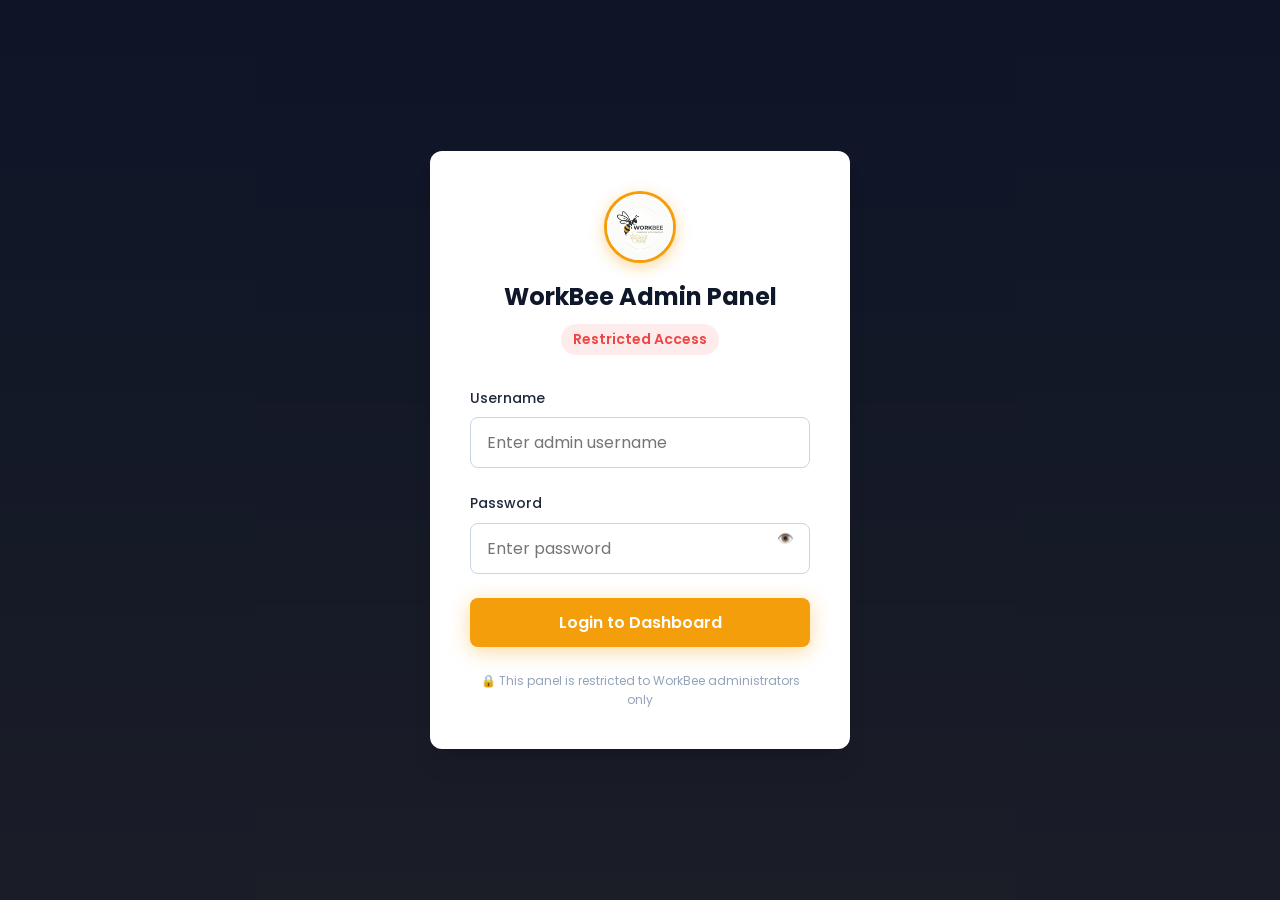
==== admin.html @ 3f3dba8c "Add Delete All buttons and prevent re-seeding dummy data on refresh" ====
<!DOCTYPE html>
<html lang="en">
<head>
    <meta charset="UTF-8">
    <meta name="viewport" content="width=device-width, initial-scale=1.0">
    <title>WorkBee.lk - Admin Dashboard</title>
    
    <!-- Google Fonts: Poppins -->
    <link rel="preconnect" href="https://fonts.googleapis.com">
    <link rel="preconnect" href="https://fonts.gstatic.com" crossorigin>
    <link href="https://fonts.googleapis.com/css2?family=Poppins:wght@300;400;500;600;700&display=swap" rel="stylesheet">
    
    <!-- CSS Links -->
    <link rel="stylesheet" href="css/main.css?v=13">
    <link rel="stylesheet" href="css/components.css?v=13">
    
    <style>
        :root {
            --primary: #F59E0B;
            --dark: #0F172A;
            --slate: #1E293B;
            --cyan: #06B6D4;
            --green: #10B981;
            --surface: #F8FAFC;
            --text-dark: #334155;
            --text-light: #94A3B8;
            --danger: #EF4444;
            --warning: #F59E0B;
            --white: #FFFFFF;
        }

        * {
            margin: 0;
            padding: 0;
            box-sizing: border-box;
            font-family: 'Poppins', sans-serif;
        }

        body {
            background: linear-gradient(to bottom, #000000 0%, #F59E0B 100%);
            background-attachment: fixed;
            color: #ffffff;
            overflow-x: hidden;
        }

        /* High-Contrast Font Colors across Admin Dashboard */
        .content-area {
            color: #1E293B !important;
        }

        .content-area h1, .content-area h2, .content-area h3, .content-area h4, .content-area h5, .content-area h6 {
            color: #0F172A !important;
            font-weight: 700;
        }

        .topbar {
            background: #FFFFFF !important;
            border-bottom: 1px solid #E2E8F0;
        }

        .topbar .breadcrumb, .topbar .breadcrumb div {
            color: #475569 !important;
            font-weight: 600;
        }

        .topbar .breadcrumb span {
            color: #0F172A !important;
            font-weight: 700;
        }

        .topbar .user-info span {
            color: #0F172A !important;
            font-weight: 700;
        }

        /* Stat Cards Text Visibility */
        .stat-card {
            background: #FFFFFF !important;
            border: 1px solid #E2E8F0;
        }

        .stat-card .stat-info h3 {
            color: #64748B !important;
            font-weight: 600;
        }

        .stat-card .stat-info p {
            color: #0F172A !important;
            font-weight: 800;
        }

        /* Tabs and Cards */
        .tab-content {
            background: #FFFFFF !important;
            color: #1E293B !important;
            border: 1px solid #E2E8F0;
        }

        .panel-card {
            background: #F8FAFC !important;
            color: #1E293B !important;
            border: 1px solid #E2E8F0;
        }

        .panel-card label {
            color: #334155 !important;
            font-weight: 600;
        }

        /* Search Box & Inputs Text Visibility */
        .search-box {
            background: #F1F5F9 !important;
            border: 1px solid #CBD5E1;
        }

        .search-box input {
            color: #0F172A !important;
            font-weight: 500;
        }

        .search-box input::placeholder {
            color: #94A3B8;
        }

        select, input[type="text"], input[type="password"], textarea {
            color: #0F172A !important;
            background-color: #FFFFFF !important;
            border: 1px solid #CBD5E1 !important;
        }

        select option {
            color: #0F172A !important;
            background-color: #FFFFFF !important;
        }

        /* Tables Text Visibility */
        table {
            color: #1E293B !important;
        }

        table th {
            color: #0F172A !important;
            font-weight: 700 !important;
            background-color: #F1F5F9 !important;
            border-bottom: 2px solid #E2E8F0 !important;
        }

        table td {
            color: #1E293B !important;
            font-weight: 500;
            border-bottom: 1px solid #E2E8F0 !important;
        }

        table td strong {
            color: #D97706 !important;
        }

        table td small {
            color: #475569 !important;
        }

        /* Filter Buttons Text Visibility */
        .filter-btn {
            color: #334155 !important;
            border: 1px solid #CBD5E1 !important;
            background: #FFFFFF !important;
            font-weight: 600;
        }

        .filter-btn.active, .filter-btn:hover {
            color: #FFFFFF !important;
            background-color: #0F172A !important;
            border-color: #0F172A !important;
        }

        /* Channel Toggles */
        .btn-toggle {
            color: #334155 !important;
            background: #FFFFFF !important;
            border: 1px solid #CBD5E1 !important;
        }

        .btn-toggle.active {
            color: #FFFFFF !important;
            background: #F59E0B !important;
            border-color: #F59E0B !important;
        }

        /* Login Gate Modal */
        #login-gate {
            position: fixed;
            top: 0;
            left: 0;
            width: 100vw;
            height: 100vh;
            background: rgba(15, 23, 42, 0.95);
            display: flex;
            justify-content: center;
            align-items: center;
            z-index: 9999;
        }

        .login-card {
            background: var(--white);
            width: 100%;
            max-width: 420px;
            border-radius: 12px;
            padding: 2.5rem;
            box-shadow: 0 20px 25px -5px rgba(0, 0, 0, 0.1), 0 10px 10px -5px rgba(0, 0, 0, 0.04);
            text-align: center;
        }

        .login-card svg {
            width: 64px;
            height: 64px;
            color: var(--primary);
            margin-bottom: 1rem;
        }

        .login-card h2 {
            font-size: 1.5rem;
            font-weight: 700;
            color: var(--dark);
            margin-bottom: 0.5rem;
        }

        .restricted-badge {
            display: inline-block;
            background: rgba(239, 68, 68, 0.1);
            color: var(--danger);
            padding: 0.25rem 0.75rem;
            border-radius: 999px;
            font-size: 0.875rem;
            font-weight: 600;
            margin-bottom: 2rem;
        }

        .form-group {
            margin-bottom: 1.5rem;
            text-align: left;
            position: relative;
        }

        .form-group label {
            display: block;
            font-size: 0.875rem;
            font-weight: 500;
            color: var(--slate);
            margin-bottom: 0.5rem;
        }

        .form-group input {
            width: 100%;
            padding: 0.75rem 1rem;
            border: 1px solid #E2E8F0;
            border-radius: 8px;
            font-size: 1rem;
            transition: all 0.2s;
        }

        .form-group input:focus {
            outline: none;
            border-color: var(--primary);
            box-shadow: 0 0 0 3px rgba(245, 158, 11, 0.2);
        }

        .toggle-password {
            position: absolute;
            right: 1rem;
            top: 2.3rem;
            background: none;
            border: none;
            color: var(--text-light);
            cursor: pointer;
        }

        .btn-primary {
            background: var(--primary);
            color: var(--white);
            border: none;
            width: 100%;
            padding: 0.75rem;
            border-radius: 8px;
            font-size: 1rem;
            font-weight: 600;
            cursor: pointer;
            transition: background 0.2s;
        }

        .btn-primary:hover {
            background: #D97706;
        }

        .btn-primary:disabled {
            background: #FCD34D;
            cursor: not-allowed;
        }

        #login-error {
            color: var(--danger);
            font-size: 0.875rem;
            margin-top: 1rem;
            display: none;
        }

        .login-note {
            font-size: 0.75rem;
            color: var(--text-light);
            margin-top: 1.5rem;
        }

        /* Admin Layout */
        .admin-layout {
            display: flex;
            height: 100vh;
            overflow: hidden;
        }

        /* Sidebar */
        .sidebar {
            width: 260px;
            background: var(--dark);
            color: var(--white);
            display: flex;
            flex-direction: column;
            transition: all 0.3s;
        }

        .sidebar-header {
            padding: 1.5rem;
            display: flex;
            align-items: center;
            gap: 0.75rem;
            border-bottom: 1px solid rgba(255, 255, 255, 0.1);
        }

        .sidebar-header svg {
            width: 32px;
            height: 32px;
            color: var(--primary);
        }

        .sidebar-header h1 {
            font-size: 1.25rem;
            font-weight: 700;
            color: var(--white);
        }

        .sidebar-nav {
            flex: 1;
            padding: 1.5rem 0;
            overflow-y: auto;
        }

        .nav-item {
            padding: 0.75rem 1.5rem;
            display: flex;
            align-items: center;
            gap: 0.75rem;
            color: #CBD5E1;
            text-decoration: none;
            font-weight: 500;
            transition: all 0.2s;
            cursor: pointer;
        }

        .nav-item:hover, .nav-item.active {
            background: rgba(255, 255, 255, 0.05);
            color: var(--primary);
            border-right: 4px solid var(--primary);
        }

        /* Main Content */
        .main-content {
            flex: 1;
            display: flex;
            flex-direction: column;
            overflow: hidden;
        }

        /* Topbar */
        .topbar {
            height: 70px;
            background: var(--white);
            border-bottom: 1px solid #E2E8F0;
            display: flex;
            align-items: center;
            justify-content: space-between;
            padding: 0 2rem;
        }

        .breadcrumb {
            font-size: 0.875rem;
            color: var(--text-light);
            font-weight: 500;
        }

        .breadcrumb span {
            color: var(--dark);
            font-weight: 600;
        }

        .user-menu {
            display: flex;
            align-items: center;
            gap: 1rem;
        }

        .user-info {
            display: flex;
            align-items: center;
            gap: 0.75rem;
        }

        .avatar {
            width: 40px;
            height: 40px;
            background: var(--primary);
            color: var(--white);
            border-radius: 50%;
            display: flex;
            align-items: center;
            justify-content: center;
            font-weight: 700;
        }

        .logout-btn {
            background: none;
            border: 1px solid #E2E8F0;
            padding: 0.5rem 1rem;
            border-radius: 6px;
            color: var(--danger);
            font-weight: 600;
            cursor: pointer;
            transition: all 0.2s;
            font-size: 0.875rem;
        }

        .logout-btn:hover {
            background: rgba(239, 68, 68, 0.1);
        }

        /* Dashboard Content */
        .content-area {
            flex: 1;
            padding: 2rem;
            overflow-y: auto;
            background: var(--surface);
        }

        /* Stats Row */
        .stats-grid {
            display: grid;
            grid-template-columns: repeat(auto-fit, minmax(240px, 1fr));
            gap: 1.5rem;
            margin-bottom: 2rem;
        }

        .stat-card {
            background: var(--white);
            padding: 1.5rem;
            border-radius: 12px;
            box-shadow: 0 1px 3px rgba(0,0,0,0.1);
            display: flex;
            align-items: center;
            gap: 1rem;
        }

        .stat-icon {
            width: 48px;
            height: 48px;
            border-radius: 12px;
            display: flex;
            align-items: center;
            justify-content: center;
            font-size: 1.5rem;
        }

        .stat-icon.yellow { background: rgba(245, 158, 11, 0.1); color: var(--warning); }
        .stat-icon.amber { background: rgba(217, 119, 6, 0.1); color: #D97706; }
        .stat-icon.blue { background: rgba(59, 130, 246, 0.1); color: #3B82F6; }
        .stat-icon.green { background: rgba(16, 185, 129, 0.1); color: var(--green); }

        .stat-info h3 {
            font-size: 0.875rem;
            color: var(--text-light);
            font-weight: 500;
            margin-bottom: 0.25rem;
        }

        .stat-info p {
            font-size: 1.5rem;
            font-weight: 700;
            color: var(--dark);
        }

        /* Tabs Section */
        .tab-content {
            display: none;
            background: var(--white);
            border-radius: 12px;
            box-shadow: 0 1px 3px rgba(0,0,0,0.1);
            padding: 1.5rem;
            margin-bottom: 2rem;
        }

        .tab-content.active {
            display: block;
        }

        .tab-header {
            display: flex;
            justify-content: space-between;
            align-items: center;
            margin-bottom: 1.5rem;
            flex-wrap: wrap;
            gap: 1rem;
        }

        .tab-filters {
            display: flex;
            gap: 0.5rem;
        }

        .filter-btn {
            padding: 0.5rem 1rem;
            border: 1px solid #E2E8F0;
            background: var(--white);
            border-radius: 999px;
            font-size: 0.875rem;
            font-weight: 500;
            color: var(--text-dark);
            cursor: pointer;
            transition: all 0.2s;
        }

        .filter-btn.active, .filter-btn:hover {
            background: var(--slate);
            color: var(--white);
            border-color: var(--slate);
        }

        .search-box {
            display: flex;
            align-items: center;
            gap: 0.5rem;
            background: var(--surface);
            padding: 0.5rem 1rem;
            border-radius: 8px;
            border: 1px solid #E2E8F0;
        }

        .search-box input {
            border: none;
            background: transparent;
            outline: none;
            font-size: 0.875rem;
            width: 250px;
        }

        /* Tables */
        .table-responsive {
            overflow-x: auto;
        }

        table {
            width: 100%;
            border-collapse: collapse;
            text-align: left;
        }

        th {
            padding: 1rem;
            background: var(--surface);
            color: var(--slate);
            font-weight: 600;
            font-size: 0.875rem;
            border-bottom: 2px solid #E2E8F0;
            white-space: nowrap;
        }

        td {
            padding: 1rem;
            border-bottom: 1px solid #E2E8F0;
            font-size: 0.875rem;
            vertical-align: middle;
        }

        tr:hover {
            background: var(--surface);
            cursor: pointer;
        }

        /* Badges */
        .badge {
            padding: 0.25rem 0.75rem;
            border-radius: 999px;
            font-size: 0.75rem;
            font-weight: 600;
            display: inline-block;
        }

        .badge-pending { background: rgba(245, 158, 11, 0.1); color: var(--warning); }
        .badge-approved { background: rgba(16, 185, 129, 0.1); color: var(--green); }
        .badge-rejected { background: rgba(239, 68, 68, 0.1); color: var(--danger); }
        .badge-normal { background: rgba(148, 163, 184, 0.1); color: var(--text-light); }
        
        /* Action Buttons */
        .action-btns {
            display: flex;
            gap: 0.5rem;
        }

        .btn-icon {
            width: 32px;
            height: 32px;
            border-radius: 6px;
            border: none;
            display: flex;
            align-items: center;
            justify-content: center;
            cursor: pointer;
            transition: all 0.2s;
            font-size: 1rem;
        }

        .btn-approve { background: rgba(16, 185, 129, 0.1); color: var(--green); }
        .btn-approve:hover { background: var(--green); color: var(--white); }
        
        .btn-reject { background: rgba(239, 68, 68, 0.1); color: var(--danger); }
        .btn-reject:hover { background: var(--danger); color: var(--white); }
        
        .btn-delete { background: rgba(148, 163, 184, 0.1); color: var(--slate); }
        .btn-delete:hover { background: var(--slate); color: var(--white); }

        /* Broadcast Panel */
        .broadcast-grid {
            display: grid;
            grid-template-columns: 1fr 1fr;
            gap: 1.5rem;
        }

        @media (max-width: 1024px) {
            .broadcast-grid { grid-template-columns: 1fr; }
        }

        .panel-card {
            background: var(--surface);
            padding: 1.5rem;
            border-radius: 8px;
            border: 1px solid #E2E8F0;
        }

        .panel-card h4 {
            margin-bottom: 1rem;
            color: var(--dark);
            font-size: 1rem;
            display: flex;
            align-items: center;
            gap: 0.5rem;
        }

        .filter-grid {
            display: grid;
            grid-template-columns: 1fr 1fr;
            gap: 1rem;
            margin-bottom: 1.5rem;
        }

        .filter-grid select {
            width: 100%;
            padding: 0.75rem;
            border: 1px solid #E2E8F0;
            border-radius: 6px;
            outline: none;
        }

        .msg-textarea {
            width: 100%;
            height: 120px;
            padding: 1rem;
            border: 1px solid #E2E8F0;
            border-radius: 6px;
            resize: none;
            margin-bottom: 0.5rem;
            font-family: inherit;
        }

        .char-count {
            text-align: right;
            font-size: 0.75rem;
            color: var(--text-light);
            margin-bottom: 1rem;
        }

        .channel-toggle {
            display: flex;
            gap: 0.5rem;
            margin-bottom: 1.5rem;
        }

        .btn-toggle {
            flex: 1;
            padding: 0.75rem;
            border: 1px solid #E2E8F0;
            background: var(--white);
            border-radius: 6px;
            cursor: pointer;
            font-weight: 500;
        }

        .btn-toggle.active {
            background: var(--primary);
            color: var(--white);
            border-color: var(--primary);
        }

        /* Toasts */
        #toast-container {
            position: fixed;
            top: 1.5rem;
            right: 1.5rem;
            z-index: 10000;
            display: flex;
            flex-direction: column;
            gap: 0.75rem;
        }

        .toast {
            background: var(--white);
            padding: 1rem 1.5rem;
            border-radius: 8px;
            box-shadow: 0 10px 15px -3px rgba(0, 0, 0, 0.1);
            display: flex;
            align-items: center;
            gap: 0.75rem;
            min-width: 300px;
            border-left: 4px solid var(--primary);
            transform: translateX(120%);
            animation: slideIn 0.3s forwards;
            position: relative;
        }

        .toast.success { border-left-color: var(--green); }
        .toast.error { border-left-color: var(--danger); }
        .toast.info { border-left-color: var(--warning); }

        .toast-close {
            position: absolute;
            right: 0.5rem;
            top: 0.5rem;
            background: none;
            border: none;
            cursor: pointer;
            color: var(--text-light);
        }

        @keyframes slideIn {
            to { transform: translateX(0); }
        }

        @keyframes slideOut {
            to { transform: translateX(120%); }
        }

        /* Detail Row Expansion */
        .detail-row {
            display: none;
            background: var(--surface);
        }

        .detail-row.open {
            display: table-row;
        }

        .detail-content {
            padding: 1.5rem;
        }
        
        .detail-grid {
            display: grid;
            grid-template-columns: repeat(auto-fit, minmax(200px, 1fr));
            gap: 1rem;
            margin-bottom: 1.5rem;
        }

        .detail-item h5 {
            font-size: 0.75rem;
            color: var(--text-light);
            margin-bottom: 0.25rem;
            text-transform: uppercase;
        }

        .detail-item p {
            font-size: 0.875rem;
            font-weight: 500;
            color: var(--dark);
        }
    </style>
    <!-- ===== PWA - Progressive Web App ===== -->
    <link rel="manifest" href="manifest.json">
    <meta name="mobile-web-app-capable" content="yes">
    <meta name="apple-mobile-web-app-capable" content="yes">
    <meta name="apple-mobile-web-app-status-bar-style" content="black-translucent">
    <meta name="apple-mobile-web-app-title" content="WorkBee">
    <meta name="application-name" content="WorkBee">
    <meta name="msapplication-TileColor" content="#0f172a">
    <meta name="msapplication-TileImage" content="assets/icons/icon-144.png">
    <meta name="theme-color" content="#F59E0B">
    <!-- Apple Touch Icons -->
    <link rel="apple-touch-icon" href="assets/icons/icon-180.png">
    <link rel="apple-touch-icon" sizes="152x152" href="assets/icons/icon-152.png">
    <link rel="apple-touch-icon" sizes="144x144" href="assets/icons/icon-144.png">
    <link rel="apple-touch-icon" sizes="128x128" href="assets/icons/icon-128.png">
    <link rel="icon" type="image/png" sizes="192x192" href="assets/icons/icon-192.png">
    <link rel="icon" type="image/png" sizes="96x96" href="assets/icons/icon-96.png">
    <!-- ===== END PWA ===== -->
</head>
<body>

    <!-- 1. Login Gate Modal -->
    <div id="login-gate">
        <div class="login-card">
            <img src="assets/logo.jpg" alt="WorkBee Logo" onerror="this.onerror=null; this.src='logo.jpg';" style="height: 72px; width: 72px; border-radius: 50%; margin: 0 auto 15px; border: 3px solid var(--primary); background: white; object-fit: cover; padding: 0; box-shadow: 0 4px 15px rgba(245,158,11,0.4);">
            <h2>WorkBee Admin Panel</h2>
            <span class="restricted-badge">Restricted Access</span>
            
            <form id="admin-login-form">
                <div class="form-group">
                    <label for="admin-username">Username</label>
                    <input type="text" id="admin-username" placeholder="Enter admin username" required>
                </div>
                <div class="form-group">
                    <label for="admin-password">Password</label>
                    <input type="password" id="admin-password" placeholder="Enter password" required>
                    <button type="button" class="toggle-password" id="toggle-password-btn" aria-label="Show password">👁️</button>
                </div>
                <button type="submit" class="btn-primary" id="login-btn">Login to Dashboard</button>
                <div id="login-error">Invalid credentials. Please try again.</div>
            </form>
            <p class="login-note">🔒 This panel is restricted to WorkBee administrators only</p>
        </div>
    </div>

    <!-- Main Admin Layout (hidden by default) -->
    <div class="admin-layout" id="admin-dashboard" style="display: none;">
        
        <!-- Sidebar Navigation -->
        <aside class="sidebar">
            <div class="sidebar-header">
                <img src="assets/logo.jpg" alt="WorkBee Logo" onerror="this.onerror=null; this.src='logo.jpg';" style="height: 48px; width: 48px; border-radius: 50%; border: 2.5px solid var(--primary); background: white; object-fit: cover; padding: 0; flex-shrink: 0;">
                <h1 style="font-size: 1.3rem;">WorkBee Admin</h1>
            </div>
            <nav class="sidebar-nav">
                <a class="nav-item active" data-target="tab-workers">
                    <span>👷</span> Workers
                </a>
                <a class="nav-item" data-target="tab-companies">
                    <span>🏢</span> Companies
                </a>
                <a class="nav-item" data-target="tab-requirements">
                    <span>📋</span> Requirements
                </a>
                <a class="nav-item" data-target="tab-broadcast">
                    <span>📡</span> Broadcast
                </a>
                <a class="nav-item" data-target="tab-backup">
                    <span>💾</span> Backup & Restore
                </a>
                
                <div style="margin-top: 2rem; padding-top: 1rem; border-top: 1px solid rgba(255,255,255,0.1);">
                    <div style="font-size: 0.75rem; text-transform: uppercase; color: #94a3b8; padding: 0 1rem; margin-bottom: 0.5rem; font-weight: 700; letter-spacing: 0.5px;">🌐 Visit Live Pages</div>
                    <a href="index.html" class="nav-item" target="_blank" style="color: #F59E0B;">
                        <span>🏠</span> Main Website
                    </a>
                    <a href="workers.html" class="nav-item" target="_blank">
                        <span>👷</span> Find Workers Page
                    </a>
                    <a href="register-company.html" class="nav-item" target="_blank">
                        <span>🏢</span> Post Job / Register
                    </a>
                    <a href="register-worker.html" class="nav-item" target="_blank">
                        <span>📝</span> Worker Registration
                    </a>
                </div>
            </nav>
        </aside>

        <!-- Main Content Area -->
        <main class="main-content">
            
            <!-- 2. Admin Header -->
            <header class="topbar">
                <div class="breadcrumb" style="display: flex; align-items: center; gap: 15px;">
                    <div>Dashboard &gt; <span id="current-section-title">Workers</span></div>
                    <a href="index.html" target="_blank" style="display: inline-flex; align-items: center; gap: 6px; background: rgba(245,158,11,0.15); color: #F59E0B; padding: 6px 14px; border-radius: 8px; font-weight: 700; border: 1px solid rgba(245,158,11,0.4); text-decoration: none; font-size: 0.875rem;">🏠 Go to Main Website</a>
                </div>
                <div class="user-menu">
                    <div class="user-info">
                        <div class="avatar">A</div>
                        <span style="font-size: 0.875rem; font-weight: 600;">Admin User</span>
                    </div>
                    <button class="logout-btn" id="logout-btn">Logout</button>
                </div>
            </header>

            <div class="content-area">
                
                <!-- 3. Dashboard Stats Row -->
                <div class="stats-grid" id="stats-container">
                    <!-- Populated by admin.js -->
                    <div class="stat-card">
                        <div class="stat-icon yellow">👷</div>
                        <div class="stat-info">
                            <h3>Total Workers</h3>
                            <p id="stat-total-workers">0</p>
                        </div>
                    </div>
                    <div class="stat-card">
                        <div class="stat-icon amber">⏳</div>
                        <div class="stat-info">
                            <h3>Pending Approval</h3>
                            <p id="stat-pending">0</p>
                        </div>
                    </div>
                    <div class="stat-card">
                        <div class="stat-icon blue">🏢</div>
                        <div class="stat-info">
                            <h3>Partner Companies</h3>
                            <p id="stat-companies">0</p>
                        </div>
                    </div>
                    <div class="stat-card">
                        <div class="stat-icon green">📋</div>
                        <div class="stat-info">
                            <h3>Active Requirements</h3>
                            <p id="stat-requirements">0</p>
                        </div>
                    </div>
                </div>

                <!-- 5. Workers Tab -->
                <div class="tab-content active" id="tab-workers">
                    <div class="tab-header">
                        <div class="tab-filters" id="worker-filters">
                            <button class="filter-btn active" data-filter="all">All</button>
                            <button class="filter-btn" data-filter="pending">Pending</button>
                            <button class="filter-btn" data-filter="approved">Approved</button>
                            <button class="filter-btn" data-filter="rejected">Rejected</button>
                        </div>
                        <div class="search-box">
                            <span>🔍</span>
                            <input type="text" id="search-workers" placeholder="Search by name, ID, skill...">
                        </div>
                        <div style="display: flex; gap: 8px; align-items: center; flex-wrap: wrap;">
                            <button id="export-workers-btn" class="filter-btn" style="background: #10B981; color: white; border: none; font-weight: 600; cursor: pointer; display: inline-flex; align-items: center; gap: 6px;">📥 Export Excel</button>
                            <button id="import-workers-btn" class="filter-btn" style="background: #3B82F6; color: white; border: none; font-weight: 600; cursor: pointer; display: inline-flex; align-items: center; gap: 6px;">📤 Import Excel</button>
                            <button id="delete-all-workers-btn" onclick="window._deleteAllWorkers()" class="filter-btn" style="background: #EF4444; color: white; border: none; font-weight: 600; cursor: pointer; display: inline-flex; align-items: center; gap: 6px;">🗑️ Delete All</button>
                            <input type="file" id="worker-file-input" accept=".xlsx, .xls, .csv" style="display: none;">
                        </div>
                    </div>
                    
                    <div class="table-responsive">
                        <table id="workers-table">
                            <thead>
                                <tr>
                                    <th>Worker ID</th>
                                    <th>Full Name</th>
                                    <th>NIC</th>
                                    <th>Phone</th>
                                    <th>WhatsApp</th>
                                    <th>Age</th>
                                    <th>Skills</th>
                                    <th>Districts</th>
                                    <th>Shift</th>
                                    <th>Status</th>
                                    <th>Actions</th>
                                </tr>
                            </thead>
                            <tbody id="workers-tbody">
                                <!-- Populated by admin.js -->
                            </tbody>
                        </table>
                    </div>
                </div>

                <!-- 6. Companies Tab -->
                <div class="tab-content" id="tab-companies">
                    <div class="tab-header" style="display: flex; justify-content: space-between; align-items: center; flex-wrap: wrap; gap: 1rem;">
                        <h2>Registered Partner Companies</h2>
                        <div class="search-box">
                            <span>🔍</span>
                            <input type="text" id="search-companies" placeholder="Search by name, BRN, contact...">
                        </div>
                        <div style="display: flex; gap: 8px; align-items: center; flex-wrap: wrap;">
                            <button id="export-companies-btn" class="filter-btn" style="background: #10B981; color: white; border: none; font-weight: 600; cursor: pointer; display: inline-flex; align-items: center; gap: 6px;">📥 Export Excel</button>
                            <button id="import-companies-btn" class="filter-btn" style="background: #3B82F6; color: white; border: none; font-weight: 600; cursor: pointer; display: inline-flex; align-items: center; gap: 6px;">📤 Import Excel</button>
                            <button id="delete-all-companies-btn" onclick="window._deleteAllCompanies()" class="filter-btn" style="background: #EF4444; color: white; border: none; font-weight: 600; cursor: pointer; display: inline-flex; align-items: center; gap: 6px;">🗑️ Delete All</button>
                            <input type="file" id="company-file-input" accept=".xlsx, .xls, .csv" style="display: none;">
                        </div>
                    </div>
                    <div class="table-responsive">
                        <table id="companies-table">
                            <thead>
                                <tr>
                                    <th>Company Name</th>
                                    <th>BR Number</th>
                                    <th>Industry</th>
                                    <th>Contact Person</th>
                                    <th>Phone</th>
                                    <th>Email</th>
                                    <th>City</th>
                                    <th>Registered Date</th>
                                    <th>Status</th>
                                    <th>Actions</th>
                                </tr>
                            </thead>
                            <tbody id="companies-tbody">
                                <!-- Populated by admin.js -->
                            </tbody>
                        </table>
                    </div>
                </div>

                <!-- 7. Requirements Tab -->
                <div class="tab-content" id="tab-requirements">
                    <div class="tab-header" style="display: flex; justify-content: space-between; align-items: center; flex-wrap: wrap; gap: 1rem;">
                        <h2>Job Requirements</h2>
                        <div style="display: flex; gap: 8px; align-items: center; flex-wrap: wrap;">
                            <button id="delete-all-requirements-btn" onclick="window._deleteAllRequirements()" class="filter-btn" style="background: #EF4444; color: white; border: none; font-weight: 600; cursor: pointer; display: inline-flex; align-items: center; gap: 6px;">🗑️ Delete All</button>
                        </div>
                    </div>
                    <div class="table-responsive">
                        <table id="requirements-table">
                            <thead>
                                <tr>
                                    <th>Ref#</th>
                                    <th>Company</th>
                                    <th>Skills Needed</th>
                                    <th>Workers Req.</th>
                                    <th>Location</th>
                                    <th>Shift</th>
                                    <th>Duration & Pay</th>
                                    <th>Applicants</th>
                                    <th>Status</th>
                                    <th>Actions</th>
                                </tr>
                            </thead>
                            <tbody id="requirements-tbody">
                                <!-- Populated by admin.js -->
                            </tbody>
                        </table>
                    </div>
                </div>

                <!-- 8. Broadcast Tab -->
                <div class="tab-content" id="tab-broadcast">
                    <div class="broadcast-grid">
                        
                        <!-- Filter Section -->
                        <div class="panel-card">
                            <h4>📡 Send Worker Alerts via SMS / WhatsApp</h4>
                            <div class="filter-grid">
                                <div>
                                    <label style="font-size: 0.875rem; color: var(--slate); display:block; margin-bottom: 0.25rem;">Category</label>
                                    <select id="bc-category">
                                        <option value="all">All</option>
                                        <option value="Construction">Construction</option>
                                        <option value="Hotel & Hospitality">Hotel & Hospitality</option>
                                        <option value="Factory & Logistics">Factory & Logistics</option>
                                        <option value="Cleaning">Cleaning</option>
                                    </select>
                                </div>
                                <div>
                                    <label style="font-size: 0.875rem; color: var(--slate); display:block; margin-bottom: 0.25rem;">District</label>
                                    <select id="bc-district">
                                        <option value="all">All</option>
                                        <option value="Colombo">Colombo</option>
                                        <option value="Gampaha">Gampaha</option>
                                        <option value="Kandy">Kandy</option>
                                        <!-- Other districts handled in JS -->
                                    </select>
                                </div>
                                <div>
                                    <label style="font-size: 0.875rem; color: var(--slate); display:block; margin-bottom: 0.25rem;">Shift</label>
                                    <select id="bc-shift">
                                        <option value="all">All</option>
                                        <option value="Day">Day</option>
                                        <option value="Night">Night</option>
                                        <option value="24-Hour">24-Hour</option>
                                    </select>
                                </div>
                                <div>
                                    <label style="font-size: 0.875rem; color: var(--slate); display:block; margin-bottom: 0.25rem;">Availability</label>
                                    <select id="bc-availability">
                                        <option value="all">All</option>
                                        <option value="available">Available Now</option>
                                    </select>
                                </div>
                            </div>
                            <button id="bc-preview-btn" class="btn-primary" style="background: var(--slate); margin-bottom: 1rem;">🔍 Preview Matching Workers</button>
                            <div id="bc-preview-result" style="font-size: 0.875rem; color: var(--green); font-weight: 600; display: none;">
                                <span id="bc-match-count">0</span> workers match your criteria.
                            </div>
                        </div>

                        <!-- Message Template -->
                        <div class="panel-card">
                            <h4>Alert Message Template</h4>
                            <textarea id="bc-message" class="msg-textarea">WorkBee Job Alert: Urgent requirement for [Skill] in [Location] ([Shift] Shift). Reply YES or call WorkBee Hotline: +94 78 782 3328 to accept this job.</textarea>
                            <div class="char-count"><span id="bc-char-count">149</span>/160 chars (1 SMS)</div>
                            
                            <div class="channel-toggle">
                                <button class="btn-toggle active" data-channel="sms">📱 SMS</button>
                                <button class="btn-toggle" data-channel="whatsapp">💬 WhatsApp</button>
                                <button class="btn-toggle" data-channel="both">Both</button>
                            </div>
                            
                            <button id="bc-send-btn" class="btn-primary" disabled>🚀 Send Alert</button>
                            <p style="font-size: 0.75rem; color: var(--text-light); margin-top: 1rem; text-align: center;">Integration: Notify.lk SMS Gateway (configured in admin settings)</p>
                        </div>
                    </div>

                    <!-- Recent Broadcasts Log -->
                    <div class="panel-card" style="margin-top: 1.5rem;">
                        <h4>Recent Broadcasts</h4>
                        <div class="table-responsive">
                            <table id="broadcast-log-table">
                                <thead>
                                    <tr>
                                        <th>Date</th>
                                        <th>Filter Used</th>
                                        <th>Workers Reached</th>
                                        <th>Channel</th>
                                        <th>Sent By</th>
                                        <th>Status</th>
                                    </tr>
                                </thead>
                                <tbody id="broadcast-log-tbody">
                                    <!-- Populated by admin.js -->
                                </tbody>
                            </table>
                        </div>
                    </div>
                </div>

                <!-- 9. Backup & Restore Tab -->
                <div class="tab-content" id="tab-backup">
                    <div class="tab-header">
                        <div>
                            <h2 style="font-size: 1.4rem; color: #0F172A; margin-bottom: 4px;">💾 System Backup & Data Management</h2>
                            <p style="color: #64748B; font-size: 0.875rem;">Export complete system backups, download multi-sheet Excel reports, or restore database safely.</p>
                        </div>
                    </div>

                    <!-- Backup / Restore Cards Grid -->
                    <div style="display: grid; grid-template-columns: repeat(auto-fit, minmax(300px, 1fr)); gap: 1.5rem; margin-top: 1rem;">
                        
                        <!-- Card 1: Full System Backup (JSON) -->
                        <div class="panel-card" style="border: 2px solid #E2E8F0; border-radius: 12px; padding: 1.5rem; background: #FFFFFF; box-shadow: 0 2px 4px rgba(0,0,0,0.04); display: flex; flex-direction: column; justify-content: space-between;">
                            <div>
                                <div style="display: flex; align-items: center; gap: 12px; margin-bottom: 12px;">
                                    <div style="width: 44px; height: 44px; background: #EFF6FF; border-radius: 10px; display: flex; align-items: center; justify-content: center; font-size: 1.4rem; color: #3B82F6;">📦</div>
                                    <div>
                                        <h3 style="font-size: 1.1rem; color: #0F172A; margin: 0;">Full System Backup</h3>
                                        <span style="font-size: 0.75rem; color: #64748B;">Complete JSON Snapshot</span>
                                    </div>
                                </div>
                                <p style="font-size: 0.85rem; color: #475569; margin-bottom: 16px; line-height: 1.5;">Downloads 100% of all data (Workers, Companies, Jobs, User Accounts, Postings, and Applications) in a single secure JSON file for total preservation.</p>
                            </div>
                            <button id="btn-export-full-json" class="btn-primary" style="background: #3B82F6; display: flex; align-items: center; justify-content: center; gap: 8px; cursor: pointer;">
                                <span>📥</span> Download Full Backup (.json)
                            </button>
                        </div>

                        <!-- Card 2: Multi-Sheet Master Excel Report -->
                        <div class="panel-card" style="border: 2px solid #E2E8F0; border-radius: 12px; padding: 1.5rem; background: #FFFFFF; box-shadow: 0 2px 4px rgba(0,0,0,0.04); display: flex; flex-direction: column; justify-content: space-between;">
                            <div>
                                <div style="display: flex; align-items: center; gap: 12px; margin-bottom: 12px;">
                                    <div style="width: 44px; height: 44px; background: #ECFDF5; border-radius: 10px; display: flex; align-items: center; justify-content: center; font-size: 1.4rem; color: #10B981;">📊</div>
                                    <div>
                                        <h3 style="font-size: 1.1rem; color: #0F172A; margin: 0;">Master Excel Database</h3>
                                        <span style="font-size: 0.75rem; color: #64748B;">All-in-One Multi-Sheet (.xlsx)</span>
                                    </div>
                                </div>
                                <p style="font-size: 0.85rem; color: #475569; margin-bottom: 16px; line-height: 1.5;">Exports a single Excel spreadsheet containing separate dedicated sheets for <strong>Workers</strong>, <strong>Companies</strong>, <strong>Job Requirements</strong>, and <strong>Users</strong>.</p>
                            </div>
                            <button id="btn-export-master-excel" class="btn-primary" style="background: #10B981; display: flex; align-items: center; justify-content: center; gap: 8px; cursor: pointer;">
                                <span>📥</span> Export Master Excel (.xlsx)
                            </button>
                        </div>

                        <!-- Card 3: Restore System Backup -->
                        <div class="panel-card" style="border: 2px solid #FED7AA; border-radius: 12px; padding: 1.5rem; background: #FFFBEB; box-shadow: 0 2px 4px rgba(0,0,0,0.04); display: flex; flex-direction: column; justify-content: space-between;">
                            <div>
                                <div style="display: flex; align-items: center; gap: 12px; margin-bottom: 12px;">
                                    <div style="width: 44px; height: 44px; background: #FEF3C7; border-radius: 10px; display: flex; align-items: center; justify-content: center; font-size: 1.4rem; color: #D97706;">🔄</div>
                                    <div>
                                        <h3 style="font-size: 1.1rem; color: #0F172A; margin: 0;">Restore Backup</h3>
                                        <span style="font-size: 0.75rem; color: #D97706; font-weight: 600;">Import & Restore Database</span>
                                    </div>
                                </div>
                                <p style="font-size: 0.85rem; color: #78350F; margin-bottom: 16px; line-height: 1.5;">Restore system data from a previously downloaded WorkBee JSON backup file or Master Excel Database with instant preview and confirmation.</p>
                            </div>
                            <button id="btn-restore-backup" class="btn-primary" style="background: #D97706; display: flex; align-items: center; justify-content: center; gap: 8px; cursor: pointer;">
                                <span>📤</span> Select Backup File to Restore
                            </button>
                            <input type="file" id="backup-file-input" accept=".json, .xlsx, .xls" style="display: none;">
                        </div>

                        <!-- Card 4: Delete All Records -->
                        <div class="panel-card" style="border: 2px solid #FECACA; border-radius: 12px; padding: 1.5rem; background: #FEF2F2; box-shadow: 0 2px 4px rgba(0,0,0,0.04); display: flex; flex-direction: column; justify-content: space-between;">
                            <div>
                                <div style="display: flex; align-items: center; gap: 12px; margin-bottom: 12px;">
                                    <div style="width: 44px; height: 44px; background: #FEE2E2; border-radius: 10px; display: flex; align-items: center; justify-content: center; font-size: 1.4rem; color: #DC2626;">🗑️</div>
                                    <div>
                                        <h3 style="font-size: 1.1rem; color: #991B1B; margin: 0;">Delete All Records</h3>
                                        <span style="font-size: 0.75rem; color: #DC2626; font-weight: 600;">Clear Table Data</span>
                                    </div>
                                </div>
                                <p style="font-size: 0.85rem; color: #991B1B; margin-bottom: 16px; line-height: 1.5;">Permanently delete all registered records for workers, companies, or job requirements.</p>
                            </div>
                            <div style="display: flex; gap: 8px; flex-wrap: wrap;">
                                <button onclick="window._deleteAllWorkers()" class="filter-btn" style="background: #EF4444; color: white; border: none; font-size: 0.8rem; cursor: pointer; flex: 1; min-width: 90px;">🗑️ Workers</button>
                                <button onclick="window._deleteAllCompanies()" class="filter-btn" style="background: #EF4444; color: white; border: none; font-size: 0.8rem; cursor: pointer; flex: 1; min-width: 90px;">🗑️ Companies</button>
                                <button onclick="window._deleteAllRequirements()" class="filter-btn" style="background: #EF4444; color: white; border: none; font-size: 0.8rem; cursor: pointer; flex: 1; min-width: 90px;">🗑️ Requirements</button>
                            </div>
                        </div>

                    </div>

                    <!-- Bulk Excel Operations Panel -->
                    <div class="panel-card" style="margin-top: 1.5rem; border-radius: 12px; border: 1px solid #E2E8F0; padding: 1.5rem; background: #F8FAFC;">
                        <h4 style="font-size: 1rem; color: #0F172A; margin-bottom: 6px;">📑 Excel Quick Import & Export Tools</h4>
                        <p style="font-size: 0.85rem; color: #64748B; margin-bottom: 16px;">Direct shortcuts to export records, import data, or download pre-formatted blank template files for preparing your spreadsheets.</p>
                        
                        <div style="display: grid; grid-template-columns: repeat(auto-fit, minmax(240px, 1fr)); gap: 1rem;">
                            <div style="background: #FFFFFF; border: 1px solid #E2E8F0; border-radius: 8px; padding: 1rem;">
                                <div style="font-weight: 700; color: #0F172A; margin-bottom: 8px; font-size: 0.9rem;">👷 Workers Data</div>
                                <div style="display: flex; gap: 8px; flex-wrap: wrap;">
                                    <button onclick="window.exportWorkersToExcel()" class="filter-btn" style="background: #10B981; color: white; border: none; font-size: 0.8rem; cursor: pointer;">📥 Export</button>
                                    <button onclick="document.getElementById('worker-file-input').click()" class="filter-btn" style="background: #3B82F6; color: white; border: none; font-size: 0.8rem; cursor: pointer;">📤 Import</button>
                                    <button id="btn-dl-worker-template" class="filter-btn" style="background: #F1F5F9; color: #334155; border: 1px solid #CBD5E1; font-size: 0.8rem; cursor: pointer;">📄 Template</button>
                                </div>
                            </div>

                            <div style="background: #FFFFFF; border: 1px solid #E2E8F0; border-radius: 8px; padding: 1rem;">
                                <div style="font-weight: 700; color: #0F172A; margin-bottom: 8px; font-size: 0.9rem;">🏢 Companies Data</div>
                                <div style="display: flex; gap: 8px; flex-wrap: wrap;">
                                    <button onclick="window.exportCompaniesToExcel()" class="filter-btn" style="background: #10B981; color: white; border: none; font-size: 0.8rem; cursor: pointer;">📥 Export</button>
                                    <button onclick="document.getElementById('company-file-input').click()" class="filter-btn" style="background: #3B82F6; color: white; border: none; font-size: 0.8rem; cursor: pointer;">📤 Import</button>
                                    <button id="btn-dl-company-template" class="filter-btn" style="background: #F1F5F9; color: #334155; border: 1px solid #CBD5E1; font-size: 0.8rem; cursor: pointer;">📄 Template</button>
                                </div>
                            </div>
                        </div>
                    </div>

                </div>

            </div>
        </main>
    </div>

    <!-- 9. Toast Notification System -->
    <div id="toast-container"></div>

    <!-- Scripts -->
    <script src="js/xlsx.full.min.js"></script>
    <script src="js/admin.js?v=75"></script>
    <!-- PWA Install Banner (Android + iOS smart detection) -->
    <div id="pwa-install-banner" style="display:none;position:fixed;bottom:0;left:0;right:0;z-index:99999;background:linear-gradient(135deg,#0f172a 0%,#1e293b 100%);color:white;padding:14px 16px;box-shadow:0 -4px 24px rgba(0,0,0,0.4);border-top:2px solid #F59E0B;">
      <!-- Android install row -->
      <div id="pwa-android-row" style="display:none;align-items:center;gap:12px;">
        <img src="assets/icons/icon-72.png" style="width:44px;height:44px;border-radius:10px;flex-shrink:0;" alt="WorkBee">
        <div style="flex:1;min-width:0;">
          <div style="font-weight:700;font-size:0.9rem;">Install WorkBee App</div>
          <div style="font-size:0.75rem;color:#94a3b8;">Add to Home Screen for quick access</div>
        </div>
        <button onclick="window._installPWA()" style="background:#F59E0B;color:#0f172a;border:none;border-radius:8px;padding:9px 16px;font-weight:700;font-size:0.85rem;cursor:pointer;white-space:nowrap;">Install</button>
        <button onclick="window._dismissInstall()" style="background:none;border:none;color:#94a3b8;font-size:1.6rem;cursor:pointer;line-height:1;">&times;</button>
      </div>
      <!-- iOS instructions row -->
      <div id="pwa-ios-row" style="display:none;">
        <div style="display:flex;align-items:center;gap:10px;margin-bottom:10px;">
          <img src="assets/icons/icon-72.png" style="width:40px;height:40px;border-radius:10px;flex-shrink:0;" alt="WorkBee">
          <div style="flex:1;">
            <div style="font-weight:700;font-size:0.9rem;">Install WorkBee on iPhone/iPad</div>
            <div style="font-size:0.72rem;color:#94a3b8;">Open in Safari to install</div>
          </div>
          <button onclick="window._dismissInstall()" style="background:none;border:none;color:#94a3b8;font-size:1.6rem;cursor:pointer;line-height:1;">&times;</button>
        </div>
        <div style="display:flex;align-items:flex-start;gap:8px;background:#1e293b;border-radius:10px;padding:10px 12px;">
          <div style="font-size:0.78rem;color:#94a3b8;line-height:1.7;">
            1&nbsp; Open <strong style="color:#F59E0B;">Safari</strong> browser on your iPhone<br>
            2&nbsp; Tap the <strong style="color:#F59E0B;">Share</strong> button <span style="font-size:1.1em;">&#9633;&#8593;</span> at the bottom<br>
            3&nbsp; Scroll down and tap <strong style="color:#F59E0B;">"Add to Home Screen"</strong><br>
            4&nbsp; Tap <strong style="color:#F59E0B;">Add</strong> — done! WorkBee is installed &#10003;
          </div>
        </div>
      </div>
    </div>
    <!-- PWA Service Worker + Smart Install Detection -->
    <script>
      // Register Service Worker
      if ('serviceWorker' in navigator) {
        window.addEventListener('load', function() {
          navigator.serviceWorker.register('sw.js')
            .then(function(reg) {
              console.log('[WorkBee] SW registered:', reg.scope);
              setInterval(function() { reg.update(); }, 30 * 60 * 1000);
            })
            .catch(function(err) { console.log('[WorkBee] SW failed:', err); });
        });
      }

      // Detect iOS
      var _isIOS = /iPad|iPhone|iPod/.test(navigator.userAgent) && !window.MSStream;
      var _isInStandaloneMode = window.matchMedia('(display-mode: standalone)').matches || window.navigator.standalone;
      var deferredPrompt = null;

      // Android: intercept install prompt
      window.addEventListener('beforeinstallprompt', function(e) {
        e.preventDefault();
        deferredPrompt = e;
        setTimeout(function() {
          if (!_isInStandaloneMode) { window._showInstallBanner('android'); }
        }, 4000);
      });

      // iOS: show instructions if in Safari and not installed
      window.addEventListener('load', function() {
        if (_isIOS && !_isInStandaloneMode) {
          var isSafari = /^((?!chrome|android).)*safari/i.test(navigator.userAgent);
          if (isSafari) {
            setTimeout(function() { window._showInstallBanner('ios'); }, 4000);
          }
        }
      });

      window._showInstallBanner = function(type) {
        var banner = document.getElementById('pwa-install-banner');
        var androidRow = document.getElementById('pwa-android-row');
        var iosRow = document.getElementById('pwa-ios-row');
        if (!banner) return;
        if (type === 'ios' && iosRow) {
          iosRow.style.display = 'block';
          banner.style.display = 'block';
        } else if (type === 'android' && androidRow) {
          androidRow.style.display = 'flex';
          banner.style.display = 'block';
        }
      };

      window._installPWA = function() {
        if (deferredPrompt) {
          deferredPrompt.prompt();
          deferredPrompt.userChoice.then(function(result) {
            console.log('[WorkBee] PWA install:', result.outcome);
            deferredPrompt = null;
            window._dismissInstall();
          });
        }
      };

      window._dismissInstall = function() {
        var b = document.getElementById('pwa-install-banner');
        if (b) b.style.display = 'none';
        deferredPrompt = null;
        // Remember dismissed for 24h
        try { sessionStorage.setItem('pwa_dismissed', '1'); } catch(e) {}
      };
    </script>
</body>
</html>
---- css/main.css ----
@import url('https://fonts.googleapis.com/css2?family=Poppins:wght@300;400;500;600;700;800&display=swap');

:root {
  --clr-primary: #F59E0B;
  --clr-primary-dark: #D97706;
  --clr-primary-glow: rgba(245, 158, 11, 0.3);
  --clr-bg-dark: #0F172A;
  --clr-slate: #1E293B;
  --clr-slate-light: #334155;
  --clr-accent-cyan: #06B6D4;
  --clr-accent-green: #10B981;
  --clr-surface: #F8FAFC;
  --clr-white: #FFFFFF;
  --clr-text-dark: #0F172A;
  --clr-text-muted: #64748B;
  --clr-border: rgba(0, 0, 0, 0.08);
  --radius-card: 16px;
  --radius-btn: 10px;
  --radius-input: 10px;
  --shadow-card: 0 4px 24px rgba(0, 0, 0, 0.08);
  --shadow-glow: 0 0 30px rgba(245, 158, 11, 0.25);
  --transition: all 0.3s cubic-bezier(0.4, 0, 0.2, 1);
}

*, *::before, *::after {
  box-sizing: border-box;
  margin: 0;
  padding: 0;
}

html {
  scroll-behavior: smooth;
}

body {
  font-family: 'Poppins', sans-serif;
  background: linear-gradient(to bottom, #000000 0%, #F59E0B 100%);
  background-attachment: fixed;
  color: #ffffff;
  line-height: 1.6;
  overflow-x: hidden;
}

a {
  text-decoration: none;
  color: inherit;
  transition: var(--transition);
}

ul, ol {
  list-style: none;
}

img {
  max-width: 100%;
  display: block;
}

/* Layout Utilities */
.container {
  max-width: 1200px;
  width: 100%;
  margin: 0 auto;
  padding: 0 20px;
}

@media (max-width: 640px) {
  .container {
    padding: 0 16px;
  }
}

.section-padding {
  padding: 60px 0;
}

@media (min-width: 1024px) {
  .section-padding {
    padding: 90px 0;
  }
}

/* Typography Utilities */
.text-primary { color: var(--clr-primary); }
.text-muted { color: var(--clr-text-muted); }
.text-white { color: var(--clr-white); }

.fw-300 { font-weight: 300; }
.fw-400 { font-weight: 400; }
.fw-500 { font-weight: 500; }
.fw-600 { font-weight: 600; }
.fw-700 { font-weight: 700; }
.fw-800 { font-weight: 800; }

.section-title {
  font-size: clamp(1.75rem, 4vw, 2.5rem);
  font-weight: 800;
  margin-bottom: 1.5rem;
  position: relative;
  display: inline-block;
  line-height: 1.25;
}

.section-title::after {
  content: '';
  position: absolute;
  left: 0;
  bottom: -8px;
  width: 60px;
  height: 4px;
  background-color: var(--clr-primary);
  border-radius: 2px;
}

/* Gradient Utilities */
.gradient-primary {
  background: linear-gradient(135deg, #FDE68A 0%, #F59E0B 100%);
}

.gradient-dark {
  background: linear-gradient(135deg, var(--clr-slate) 0%, #000000 100%);
}

/* UI Elements Utilities */
.glass {
  background: rgba(255, 255, 255, 0.85);
  backdrop-filter: blur(12px);
  border: 1px solid rgba(255, 255, 255, 0.5);
}

/* Badges */
.badge {
  display: inline-flex;
  align-items: center;
  padding: 4px 12px;
  border-radius: 20px;
  font-size: 0.75rem;
  font-weight: 600;
  text-transform: uppercase;
  letter-spacing: 0.5px;
}

.badge-available {
  background-color: rgba(16, 185, 129, 0.1);
  color: var(--clr-accent-green);
  border: 1px solid rgba(16, 185, 129, 0.3);
}

.badge-available::before {
  content: '';
  display: inline-block;
  width: 8px;
  height: 8px;
  background-color: var(--clr-accent-green);
  border-radius: 50%;
  margin-right: 6px;
  animation: pulse-glow 2s infinite;
}

.badge-busy {
  background-color: rgba(245, 158, 11, 0.1);
  color: var(--clr-primary);
  border: 1px solid rgba(245, 158, 11, 0.3);
}

.badge-inactive {
  background-color: rgba(100, 116, 139, 0.1);
  color: var(--clr-text-muted);
  border: 1px solid rgba(100, 116, 139, 0.3);
}

/* Animations */
@keyframes fadeInUp {
  from { opacity: 0; transform: translateY(30px); }
  to { opacity: 1; transform: translateY(0); }
}

@keyframes fadeInLeft {
  from { opacity: 0; transform: translateX(-30px); }
  to { opacity: 1; transform: translateX(0); }
}

@keyframes fadeInRight {
  from { opacity: 0; transform: translateX(30px); }
  to { opacity: 1; transform: translateX(0); }
}

@keyframes scaleIn {
  from { opacity: 0; transform: scale(0.9); }
  to { opacity: 1; transform: scale(1); }
}

@keyframes pulse-glow {
  0% { box-shadow: 0 0 0 0 rgba(16, 185, 129, 0.4); }
  70% { box-shadow: 0 0 0 6px rgba(16, 185, 129, 0); }
  100% { box-shadow: 0 0 0 0 rgba(16, 185, 129, 0); }
}

@keyframes float {
  0% { transform: translateY(0); }
  50% { transform: translateY(-10px); }
  100% { transform: translateY(0); }
}

@keyframes shimmer {
  0% { background-position: -200% 0; }
  100% { background-position: 200% 0; }
}

@keyframes countUp {
  from { opacity: 0; transform: translateY(10px); }
  to { opacity: 1; transform: translateY(0); }
}

/* ==========================================================================
   Button Hover Orange Flash & Glowing Outline Effect
   ========================================================================== */
button,
a.btn,
.btn,
.btn-primary,
.btn-dark,
.btn-outline,
.btn-toggle,
.nav-links a,
.nav-actions a,
.btn-back,
.filter-btn,
.request-btn,
.action-btn,
.logout-btn,
.tab,
.chip,
input[type="submit"],
input[type="button"] {
  transition: all 0.25s cubic-bezier(0.4, 0, 0.2, 1) !important;
}

button:hover,
a.btn:hover,
.btn:hover,
.btn-primary:hover,
.btn-dark:hover,
.btn-outline:hover,
.btn-toggle:hover,
.nav-links a:hover,
.nav-actions a:hover,
.btn-back:hover,
.filter-btn:hover,
.request-btn:hover,
.action-btn:hover,
.logout-btn:hover,
.tab:hover,
.chip:hover,
input[type="submit"]:hover,
input[type="button"]:hover {
  outline: 3px solid #F59E0B !important;
  outline-offset: 3px !important;
  box-shadow: 0 0 18px rgba(245, 158, 11, 0.8), 0 0 32px rgba(245, 158, 11, 0.5) !important;
  animation: orangeOutlineFlash 0.35s ease-in-out !important;
}

@keyframes orangeOutlineFlash {
  0% {
    outline-color: rgba(245, 158, 11, 0.1);
    outline-offset: 0px;
    box-shadow: 0 0 0px rgba(245, 158, 11, 0);
  }
  50% {
    outline-color: #F59E0B;
    outline-offset: 5px;
    box-shadow: 0 0 25px rgba(245, 158, 11, 0.9), 0 0 40px rgba(245, 158, 11, 0.6);
  }
  100% {
    outline-color: #F59E0B;
    outline-offset: 3px;
    box-shadow: 0 0 18px rgba(245, 158, 11, 0.8), 0 0 32px rgba(245, 158, 11, 0.5);
  }
}
---- css/components.css ----
/* ==========================================================================
   Navigation Header & Logo
   ========================================================================== */
.navbar {
  position: fixed;
  top: 0;
  left: 0;
  width: 100%;
  min-height: 68px;
  background: rgba(15, 23, 42, 0.96);
  backdrop-filter: blur(16px);
  -webkit-backdrop-filter: blur(16px);
  border-bottom: 2px solid rgba(245, 158, 11, 0.3);
  z-index: 1000;
  padding: 10px 4%;
  display: flex;
  align-items: center;
  justify-content: space-between;
  transition: var(--transition);
  box-sizing: border-box;
}

.logo-container {
  display: flex;
  align-items: center;
  gap: 12px;
  text-decoration: none;
  flex-shrink: 0;
}

.brand-logo-img {
  height: 44px;
  width: 44px;
  border-radius: 50%;
  box-shadow: 0 2px 12px rgba(245, 158, 11, 0.45);
  border: 2.5px solid #F59E0B;
  background: #ffffff;
  object-fit: cover;
  padding: 0;
  flex-shrink: 0;
  transition: transform 0.25s ease, box-shadow 0.25s ease;
}

.logo-container:hover .brand-logo-img {
  transform: scale(1.06);
  box-shadow: 0 4px 18px rgba(245, 158, 11, 0.65);
}

.logo-text {
  color: #ffffff;
  font-weight: 800;
  font-size: 1.45rem;
  letter-spacing: 0.3px;
  white-space: nowrap;
}

.logo-ext {
  color: #F59E0B;
}

.footer-logo-img {
  height: 48px;
  width: 48px;
  border-radius: 50%;
  border: 2.5px solid #F59E0B;
  background: #ffffff;
  object-fit: cover;
  padding: 0;
  box-shadow: 0 4px 15px rgba(245, 158, 11, 0.4);
  flex-shrink: 0;
}

.nav-links {
  display: flex;
  gap: 1.5rem;
  align-items: center;
  white-space: nowrap;
}

.nav-links a {
  color: #E2E8F0;
  text-decoration: none;
  font-weight: 500;
  font-size: 0.95rem;
  transition: color 0.25s ease;
  white-space: nowrap;
}

.nav-links a:hover,
.nav-links a.active {
  color: #F59E0B;
}

.nav-actions {
  display: flex;
  align-items: center;
  gap: 12px;
}

.lang-switcher {
  display: flex;
  background: rgba(255, 255, 255, 0.1);
  border-radius: 20px;
  padding: 3px;
}

.lang-btn {
  background: transparent;
  border: none;
  color: #E2E8F0;
  padding: 4px 10px;
  border-radius: 14px;
  font-size: 0.78rem;
  font-weight: 700;
  cursor: pointer;
  transition: var(--transition);
}

.lang-btn.active {
  background: #F59E0B;
  color: #0F172A;
}

.mobile-menu-btn {
  display: none;
  background: rgba(255, 255, 255, 0.08);
  border: 1px solid rgba(255, 255, 255, 0.2);
  color: #ffffff;
  font-size: 1.4rem;
  line-height: 1;
  padding: 8px 12px;
  border-radius: 8px;
  cursor: pointer;
  transition: background 0.2s;
}

.mobile-menu-btn:hover {
  background: rgba(245, 158, 11, 0.2);
  border-color: #F59E0B;
}

/* Mobile Navigation Drawer */
@media (max-width: 960px) {
  .navbar {
    padding: 8px 4%;
    min-height: 60px;
    flex-wrap: wrap;
  }
  
  .brand-logo-img {
    height: 38px;
    width: 38px;
    object-fit: cover;
    padding: 0;
  }
  
  .logo-text {
    font-size: 1.25rem;
  }

  .nav-links,
  .nav-actions {
    display: none;
  }

  .mobile-menu-btn {
    display: block;
  }

  /* When mobile menu is open, show a single dropdown panel */
  .navbar.mobile-active .nav-links,
  .navbar.mobile-active .nav-actions {
    display: flex;
    flex-direction: column;
    position: absolute;
    left: 0;
    right: 0;
    background: #0F172A;
    padding: 0 24px;
    gap: 12px;
    align-items: flex-start;
    animation: fadeInDown 0.25s ease;
    z-index: 999;
  }

  .navbar.mobile-active .nav-links {
    top: 60px;
    padding: 20px 24px 16px;
    border-bottom: 1px solid rgba(255, 255, 255, 0.1);
    box-shadow: none;
  }

  .navbar.mobile-active .nav-links a {
    font-size: 1.05rem;
    padding: 6px 0;
    width: 100%;
  }

  .navbar.mobile-active .nav-actions {
    top: auto;
    /* stack below nav-links: 60px navbar + approx nav-links height */
    margin-top: 0;
    position: fixed;
    left: 0;
    right: 0;
    /* dynamically positioned via JS; fallback below */
  }

  /* Simpler approach — wrap both in one block via flex-wrap on navbar */
  .navbar.mobile-active {
    flex-wrap: wrap;
    align-items: flex-start;
    height: auto;
    padding-bottom: 0;
  }

  .navbar.mobile-active .nav-links {
    position: static;
    width: 100%;
    order: 3;
    padding: 12px 0 8px;
    border-top: 1px solid rgba(255, 255, 255, 0.1);
    border-bottom: none;
    box-shadow: none;
    background: transparent;
    animation: fadeInDown 0.25s ease;
    gap: 10px;
  }

  .navbar.mobile-active .nav-actions {
    position: static;
    width: 100%;
    order: 4;
    padding: 8px 0 16px;
    border-top: 1px solid rgba(245, 158, 11, 0.2);
    border-bottom: 2px solid #F59E0B;
    box-shadow: none;
    background: transparent;
    gap: 10px;
    align-items: stretch;
  }

  .navbar.mobile-active .nav-actions a,
  .navbar.mobile-active .nav-actions button {
    width: 100%;
    text-align: center;
    justify-content: center;
  }

  /* Navbar itself becomes the dropdown container */
  .navbar.mobile-active {
    background: rgba(15, 23, 42, 0.99);
    box-shadow: 0 20px 40px rgba(0, 0, 0, 0.7);
    padding-bottom: 4px;
  }
}

/* Responsive Table Wrapper */
.table-responsive {
  width: 100%;
  overflow-x: auto;
  -webkit-overflow-scrolling: touch;
  margin-bottom: 1rem;
}

/* ==========================================================================
   Buttons
   ========================================================================== */
.btn {
  display: inline-flex;
  align-items: center;
  justify-content: center;
  border-radius: var(--radius-btn);
  padding: 14px 28px;
  font-weight: 600;
  font-size: 15px;
  transition: var(--transition);
  cursor: pointer;
  border: none;
  text-decoration: none;
  font-family: inherit;
}

.btn-primary {
  background-color: var(--clr-primary);
  color: var(--clr-bg-dark);
  box-shadow: 0 4px 20px rgba(245, 158, 11, 0.4);
}

.btn-primary:hover {
  transform: translateY(-2px);
  box-shadow: 0 6px 24px rgba(245, 158, 11, 0.6);
  background-color: #fbbf24;
}

.btn-dark {
  background-color: var(--clr-bg-dark);
  color: var(--clr-white);
}

.btn-dark:hover {
  background-color: var(--clr-slate);
}

.btn-outline {
  background-color: transparent;
  border: 2px solid var(--clr-primary);
  color: var(--clr-primary);
}

.btn-outline:hover {
  background-color: var(--clr-primary);
  color: var(--clr-bg-dark);
}

.btn-lg {
  padding: 16px 32px;
  font-size: 1.1rem;
}

.btn-icon {
  gap: 8px;
}

.btn-icon i {
  font-size: 1.2rem;
}

/* ==========================================================================
   Hero Section
   ========================================================================== */
.hero {
  min-height: 100vh;
  background: var(--clr-bg-dark);
  display: flex;
  align-items: center;
  position: relative;
  overflow: hidden;
  padding-top: 72px; /* Offset for navbar */
}

.hero::before {
  content: '';
  position: absolute;
  top: -10%;
  right: -5%;
  width: 50vw;
  height: 50vw;
  border-radius: 50%;
  background: radial-gradient(circle, var(--clr-primary) 0%, transparent 70%);
  opacity: 0.15;
  animation: float 10s infinite ease-in-out;
}

.hero::after {
  content: '';
  position: absolute;
  bottom: -10%;
  left: -5%;
  width: 40vw;
  height: 40vw;
  border-radius: 50%;
  background: radial-gradient(circle, var(--clr-accent-cyan) 0%, transparent 70%);
  opacity: 0.08;
  animation: float 12s infinite ease-in-out reverse;
}

.hero-content {
  position: relative;
  z-index: 10;
  max-width: 800px;
}

.hero-badge {
  display: inline-block;
  background: rgba(255, 255, 255, 0.1);
  border: 1px solid rgba(255, 255, 255, 0.2);
  color: var(--clr-white);
  padding: 6px 16px;
  border-radius: 20px;
  font-size: 0.85rem;
  font-weight: 600;
  margin-bottom: 24px;
  backdrop-filter: blur(4px);
}

.hero-title {
  font-size: clamp(2.5rem, 5vw, 4.5rem);
  color: var(--clr-white);
  font-weight: 800;
  line-height: 1.1;
  margin-bottom: 24px;
}

.hero-title span.highlight {
  color: var(--clr-primary);
}

.hero-subtitle {
  color: rgba(255, 255, 255, 0.7);
  font-size: 1.1rem;
  margin-bottom: 32px;
  max-width: 600px;
  line-height: 1.8;
}

.hero-ctas {
  display: flex;
  gap: 16px;
  flex-wrap: wrap;
  margin-top: 32px;
}

.stats-row {
  display: flex;
  gap: 48px;
  margin-top: 48px;
  padding-top: 48px;
  border-top: 1px solid rgba(255, 255, 255, 0.1);
}

.stat-item {
  display: flex;
  flex-direction: column;
}

.stat-number {
  color: var(--clr-primary);
  font-weight: 800;
  font-size: 2rem;
  line-height: 1;
  margin-bottom: 8px;
}

.stat-label {
  color: rgba(255, 255, 255, 0.6);
  font-size: 0.85rem;
  text-transform: uppercase;
  letter-spacing: 1px;
}

@media (max-width: 768px) {
  .hero-content { text-align: center; margin: 0 auto; }
  .hero-ctas { justify-content: center; }
  .stats-row { flex-wrap: wrap; justify-content: center; gap: 24px; }
  .stat-item { align-items: center; }
}

/* ==========================================================================
   Sector Cards
   ========================================================================== */
.sectors-grid {
  display: grid;
  grid-template-columns: repeat(2, 1fr);
  gap: 24px;
}

@media (min-width: 1024px) {
  .sectors-grid {
    grid-template-columns: repeat(4, 1fr);
  }
}

.sector-card {
  position: relative;
  border-radius: 20px;
  overflow: hidden;
  cursor: pointer;
  aspect-ratio: 4/3;
  display: flex;
  flex-direction: column;
  justify-content: flex-end;
  padding: 24px;
  transition: var(--transition);
  background-size: cover;
  background-position: center;
}

.sector-card::before {
  content: '';
  position: absolute;
  top: 0; left: 0; right: 0; bottom: 0;
  background: linear-gradient(to top, rgba(15, 23, 42, 0.9) 0%, rgba(15, 23, 42, 0.2) 100%);
  z-index: 1;
  transition: var(--transition);
}

.sector-card-content {
  position: relative;
  z-index: 2;
}

.sector-card-icon {
  font-size: 3rem;
  margin-bottom: 16px;
  display: inline-block;
  transition: var(--transition);
}

.sector-card-title {
  color: var(--clr-white);
  font-size: 1.25rem;
  font-weight: 700;
  margin-bottom: 8px;
}

.sector-card-desc {
  color: rgba(255, 255, 255, 0.8);
  font-size: 0.85rem;
  opacity: 0;
  transform: translateY(10px);
  transition: var(--transition);
  max-height: 0;
  overflow: hidden;
}

.sector-card:hover {
  transform: scale(1.03);
  box-shadow: var(--shadow-glow);
  z-index: 10;
}

.sector-card:hover::before {
  background: linear-gradient(to top, rgba(15, 23, 42, 0.95) 0%, rgba(15, 23, 42, 0.4) 100%);
}

.sector-card:hover .sector-card-icon {
  transform: translateY(-5px);
}

.sector-card:hover .sector-card-desc {
  opacity: 1;
  transform: translateY(0);
  max-height: 100px;
  margin-top: 8px;
}

/* Gradients for specific sectors in lieu of images */
.sector-construction { background: linear-gradient(45deg, #78350F, #D97706); }
.sector-hospitality { background: linear-gradient(45deg, #9A3412, #F59E0B); }
.sector-factory { background: linear-gradient(45deg, #0F766E, #06B6D4); }
.sector-cleaning { background: linear-gradient(45deg, #065F46, #10B981); }


/* ==========================================================================
   How It Works
   ========================================================================== */
.how-it-works {
  background-color: var(--clr-surface);
  position: relative;
}

.steps-grid {
  display: grid;
  grid-template-columns: repeat(1, 1fr);
  gap: 32px;
  position: relative;
}

@media (min-width: 768px) {
  .steps-grid {
    grid-template-columns: repeat(3, 1fr);
  }
}

.step-card {
  text-align: center;
  position: relative;
  z-index: 2;
  padding: 24px;
}

.step-number {
  width: 60px;
  height: 60px;
  background: var(--gradient-primary);
  background-color: var(--clr-primary);
  color: var(--clr-bg-dark);
  border-radius: 50%;
  display: flex;
  align-items: center;
  justify-content: center;
  font-size: 1.5rem;
  font-weight: 800;
  margin: 0 auto 24px;
  box-shadow: 0 10px 20px rgba(245, 158, 11, 0.3);
}

.step-icon {
  font-size: 2.5rem;
  margin-bottom: 16px;
  color: var(--clr-text-dark);
}

.step-title {
  font-size: 1.25rem;
  font-weight: 700;
  margin-bottom: 12px;
}

.step-desc {
  color: var(--clr-text-muted);
  font-size: 0.95rem;
}

@media (min-width: 768px) {
  .steps-grid::before {
    content: '';
    position: absolute;
    top: 54px;
    left: 10%;
    right: 10%;
    height: 2px;
    border-top: 2px dashed rgba(245, 158, 11, 0.5);
    z-index: 1;
  }
}


/* ==========================================================================
   Worker Card (Directory)
   ========================================================================== */
.worker-card {
  background: var(--clr-white);
  border-radius: 16px;
  box-shadow: var(--shadow-card);
  padding: 24px;
  border: 1px solid var(--clr-border);
  transition: var(--transition);
  display: flex;
  flex-direction: column;
  height: 100%;
}

.worker-card:hover {
  transform: translateY(-5px);
  box-shadow: 0 12px 32px rgba(0, 0, 0, 0.12);
  border-color: rgba(245, 158, 11, 0.3);
}

.worker-card-header {
  display: flex;
  justify-content: space-between;
  align-items: center;
  margin-bottom: 16px;
}

.worker-id {
  font-family: monospace;
  color: var(--clr-primary);
  font-weight: 700;
  font-size: 0.9rem;
  background: rgba(245, 158, 11, 0.1);
  padding: 4px 8px;
  border-radius: 6px;
}

.worker-name-row {
  margin-bottom: 16px;
}

.worker-name {
  font-size: 1.25rem;
  font-weight: 700;
  color: var(--clr-text-dark);
  margin-bottom: 4px;
}

.worker-details-inline {
  color: var(--clr-text-muted);
  font-size: 0.85rem;
}

.worker-skill-tags {
  display: flex;
  flex-wrap: wrap;
  gap: 8px;
  margin-bottom: 16px;
}

.skill-tag {
  background: rgba(245, 158, 11, 0.1);
  color: var(--clr-primary-dark);
  border: 1px solid rgba(245, 158, 11, 0.2);
  padding: 4px 10px;
  border-radius: 20px;
  font-size: 0.75rem;
  font-weight: 600;
}

.worker-divider {
  height: 1px;
  background: linear-gradient(to right, transparent, rgba(245, 158, 11, 0.3), transparent);
  border: none;
  margin: 16px 0;
}

.worker-meta {
  display: flex;
  flex-direction: column;
  gap: 12px;
  margin-bottom: 24px;
  flex-grow: 1;
}

.meta-row {
  display: flex;
  align-items: center;
  gap: 12px;
  font-size: 0.9rem;
  color: var(--clr-slate-light);
}

.meta-icon {
  font-size: 1.1rem;
  width: 20px;
  text-align: center;
}

.worker-action {
  width: 100%;
}


/* ==========================================================================
   Filter Sidebar
   ========================================================================== */
.filter-panel {
  background: var(--clr-white);
  border-radius: 16px;
  padding: 24px;
  box-shadow: var(--shadow-card);
  border: 1px solid var(--clr-border);
}

@media (min-width: 992px) {
  .filter-panel {
    position: sticky;
    top: 96px;
  }
}

.filter-group {
  margin-bottom: 24px;
}

.filter-group-title {
  font-weight: 700;
  font-size: 1rem;
  margin-bottom: 12px;
  color: var(--clr-text-dark);
}

.filter-chips {
  display: flex;
  flex-wrap: wrap;
  gap: 8px;
}

.filter-chip {
  background: var(--clr-surface);
  border: 1px solid var(--clr-border);
  padding: 6px 14px;
  border-radius: 20px;
  font-size: 0.85rem;
  color: var(--clr-text-muted);
  cursor: pointer;
  transition: var(--transition);
  user-select: none;
}

.filter-chip:hover {
  border-color: var(--clr-primary);
  color: var(--clr-primary-dark);
}

.filter-chip.active {
  background: var(--clr-primary);
  border-color: var(--clr-primary);
  color: var(--clr-bg-dark);
  font-weight: 600;
}


/* ==========================================================================
   Page Headers
   ========================================================================== */
.page-header {
  background: var(--clr-bg-dark);
  color: var(--clr-white);
  padding: 120px 0 60px;
  text-align: center;
  position: relative;
  overflow: hidden;
}

.page-header::before {
  content: '';
  position: absolute;
  bottom: -50px;
  left: 50%;
  transform: translateX(-50%);
  width: 100%;
  height: 100px;
  background: var(--clr-surface);
  border-radius: 50% 50% 0 0 / 100% 100% 0 0;
}

.page-title {
  font-size: 2.5rem;
  font-weight: 800;
  margin-bottom: 16px;
  position: relative;
  z-index: 2;
}


/* ==========================================================================
   Trust Badges
   ========================================================================== */
.trust-section {
  padding: 40px 0;
  border-top: 1px solid var(--clr-border);
  border-bottom: 1px solid var(--clr-border);
  background: var(--clr-white);
}

.trust-logos {
  display: flex;
  justify-content: center;
  align-items: center;
  flex-wrap: wrap;
  gap: 48px;
  opacity: 0.6;
  filter: grayscale(100%);
  transition: var(--transition);
}

.trust-logos:hover {
  opacity: 1;
  filter: grayscale(0%);
}

.trust-logo-box {
  height: 40px;
  width: 120px;
  background: var(--clr-surface);
  border: 1px dashed var(--clr-text-muted);
  border-radius: 4px;
  display: flex;
  align-items: center;
  justify-content: center;
  font-size: 0.8rem;
  color: var(--clr-text-muted);
}


/* ==========================================================================
   Footer
   ========================================================================== */
.footer {
  background-color: var(--clr-bg-dark);
  color: rgba(255, 255, 255, 0.7);
  padding: 80px 0 24px;
  margin-top: auto;
}

.footer-grid {
  display: grid;
  grid-template-columns: 1fr;
  gap: 48px;
  margin-bottom: 60px;
}

@media (min-width: 768px) {
  .footer-grid {
    grid-template-columns: 2fr 1fr 1fr 1.5fr;
  }
}

.footer-brand {
  margin-bottom: 24px;
}

.footer-brand .navbar-brand {
  margin-bottom: 16px;
  display: inline-flex;
}

.footer-desc {
  line-height: 1.8;
  font-size: 0.95rem;
  max-width: 300px;
}

.footer-heading {
  color: var(--clr-white);
  font-size: 1.2rem;
  font-weight: 700;
  margin-bottom: 24px;
}

.footer-links {
  display: flex;
  flex-direction: column;
  gap: 12px;
}

.footer-links a {
  transition: var(--transition);
}

.footer-links a:hover {
  color: var(--clr-primary);
  transform: translateX(5px);
}

.footer-bottom {
  border-top: 1px solid rgba(255, 255, 255, 0.1);
  padding-top: 24px;
  display: flex;
  justify-content: space-between;
  align-items: center;
  flex-wrap: wrap;
  gap: 16px;
  font-size: 0.9rem;
}

.social-links {
  display: flex;
  gap: 12px;
}

.social-btn {
  display: flex;
  align-items: center;
  justify-content: center;
  width: 40px;
  height: 40px;
  border-radius: 50%;
  border: 1px solid rgba(255, 255, 255, 0.1);
  color: var(--clr-white);
  transition: var(--transition);
}

.social-btn:hover {
  border-color: var(--clr-primary);
  color: var(--clr-primary);
  transform: translateY(-3px);
}


/* ==========================================================================
   Modals
   ========================================================================== */
.modal-overlay {
  position: fixed;
  top: 0;
  left: 0;
  width: 100%;
  height: 100%;
  background: rgba(15, 23, 42, 0.8);
  backdrop-filter: blur(4px);
  z-index: 2000;
  display: flex;
  align-items: center;
  justify-content: center;
  opacity: 0;
  visibility: hidden;
  transition: var(--transition);
}

.modal-overlay.active {
  opacity: 1;
  visibility: visible;
}

.modal {
  background: var(--clr-white);
  width: 90%;
  max-width: 500px;
  border-radius: var(--radius-card);
  box-shadow: 0 20px 40px rgba(0, 0, 0, 0.2);
  transform: translateY(30px) scale(0.95);
  transition: var(--transition);
  opacity: 0;
}

.modal-overlay.active .modal {
  transform: translateY(0) scale(1);
  opacity: 1;
}

.modal-header {
  padding: 24px;
  border-bottom: 1px solid var(--clr-border);
  display: flex;
  justify-content: space-between;
  align-items: center;
}

.modal-title {
  font-size: 1.25rem;
  font-weight: 700;
  color: var(--clr-text-dark);
}

.modal-close {
  background: transparent;
  border: none;
  font-size: 1.5rem;
  color: var(--clr-text-muted);
  cursor: pointer;
  transition: var(--transition);
}

.modal-close:hover {
  color: var(--clr-primary);
}

.modal-body {
  padding: 24px;
}

.modal-footer {
  padding: 24px;
  border-top: 1px solid var(--clr-border);
  display: flex;
  justify-content: flex-end;
  gap: 16px;
}
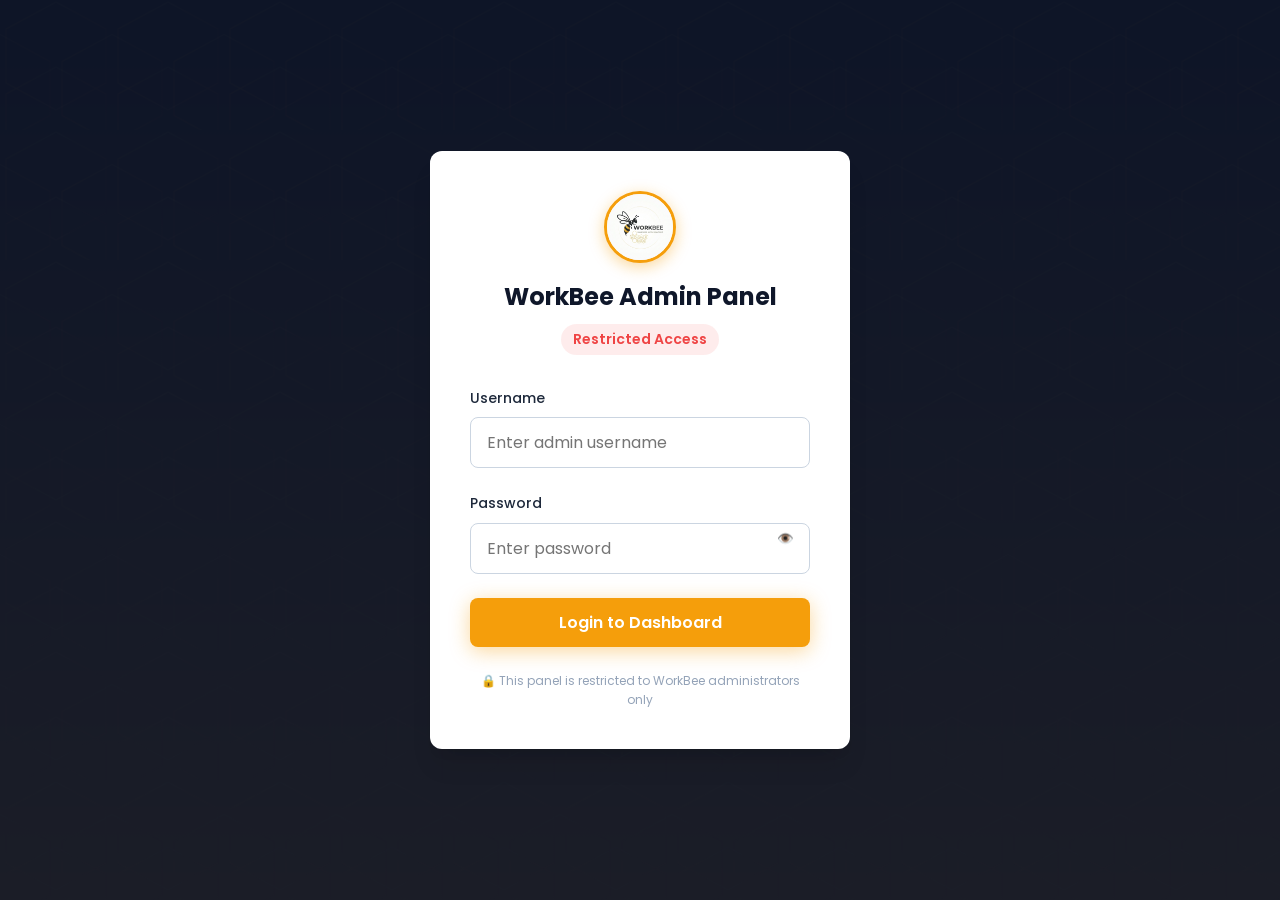
==== commit ecb38792: "Add job assignment to worker dashboard and admin confirmed jobs tracking" ====
--- a/admin.html
+++ b/admin.html
@@ -861,6 +861,9 @@
                 <a class="nav-item" data-target="tab-requirements">
                     <span>📋</span> Requirements
                 </a>
+                <a class="nav-item" data-target="tab-confirmed-jobs">
+                    <span>✅</span> Confirm Jobs
+                </a>
                 <a class="nav-item" data-target="tab-broadcast">
                     <span>📡</span> Broadcast
                 </a>
@@ -894,13 +897,16 @@
                 <div class="breadcrumb" style="display: flex; align-items: center; gap: 15px;">
                     <div>Dashboard &gt; <span id="current-section-title">Workers</span></div>
                     <a href="index.html" target="_blank" style="display: inline-flex; align-items: center; gap: 6px; background: rgba(245,158,11,0.15); color: #F59E0B; padding: 6px 14px; border-radius: 8px; font-weight: 700; border: 1px solid rgba(245,158,11,0.4); text-decoration: none; font-size: 0.875rem;">🏠 Go to Main Website</a>
+                    <button id="btn-cloud-sync" onclick="window.triggerCloudSync()" style="display: inline-flex; align-items: center; gap: 6px; background: #0284c7; color: white; border: none; padding: 6px 14px; border-radius: 8px; font-weight: 700; font-size: 0.85rem; cursor: pointer; transition: all 0.2s ease;">
+                        ☁️ <span id="cloud-sync-text">Sync with Cloud</span>
+                    </button>
                 </div>
                 <div class="user-menu">
                     <div class="user-info">
                         <div class="avatar">A</div>
                         <span style="font-size: 0.875rem; font-weight: 600;">Admin User</span>
                     </div>
-                    <button class="logout-btn" id="logout-btn">Logout</button>
+                    <button class="logout-btn" id="logout-btn" onclick="window.adminLogout()">Logout</button>
                 </div>
             </header>
 
@@ -1047,6 +1053,44 @@
                                 </tr>
                             </thead>
                             <tbody id="requirements-tbody">
+                                <!-- Populated by admin.js -->
+                            </tbody>
+                        </table>
+                    </div>
+                </div>
+
+                <!-- 7b. Confirm Jobs Tab (Admin Only) -->
+                <div class="tab-content" id="tab-confirmed-jobs">
+                    <div class="tab-header" style="display: flex; justify-content: space-between; align-items: center; flex-wrap: wrap; gap: 1rem;">
+                        <div>
+                            <h2>Confirmed & Assigned Jobs</h2>
+                            <p style="font-size: 0.82rem; color: #64748B; margin-top: 2px;">Track worker acceptance status (කැමතියි / අකමැතියි) for dispatched requirements.</p>
+                        </div>
+                        <div class="tab-filters" id="confirmed-jobs-filters">
+                            <button class="filter-btn active" onclick="window._filterConfirmedJobs('all', this)">All</button>
+                            <button class="filter-btn" onclick="window._filterConfirmedJobs('accepted', this)">Accepted (කැමතියි)</button>
+                            <button class="filter-btn" onclick="window._filterConfirmedJobs('rejected', this)">Rejected (අකමැතියි)</button>
+                            <button class="filter-btn" onclick="window._filterConfirmedJobs('pending', this)">Pending</button>
+                        </div>
+                        <div class="search-box">
+                            <span>🔍</span>
+                            <input type="text" id="search-confirmed-jobs" placeholder="Search by worker, company, phone, ref...">
+                        </div>
+                    </div>
+                    <div class="table-responsive">
+                        <table id="confirmed-jobs-table">
+                            <thead>
+                                <tr>
+                                    <th>Job Ref</th>
+                                    <th>Company / Employer</th>
+                                    <th>Assigned Worker</th>
+                                    <th>Work Details</th>
+                                    <th>Pay & Duration</th>
+                                    <th>Worker Decision</th>
+                                    <th>Actions</th>
+                                </tr>
+                            </thead>
+                            <tbody id="confirmed-jobs-tbody">
                                 <!-- Populated by admin.js -->
                             </tbody>
                         </table>
@@ -1253,8 +1297,29 @@
                                 </div>
                             </div>
                         </div>
-                    </div>
-
+                    <!-- Firebase Cloud Database Configuration Panel -->
+                    <div class="panel-card" style="margin-top: 1.5rem; border-radius: 12px; border: 2px solid #38BDF8; padding: 1.5rem; background: #F0F9FF;">
+                        <div style="display: flex; align-items: center; justify-content: space-between; flex-wrap: wrap; gap: 10px; margin-bottom: 12px;">
+                            <div style="display: flex; align-items: center; gap: 10px;">
+                                <span style="font-size: 1.6rem;">☁️</span>
+                                <div>
+                                    <h4 style="font-size: 1.05rem; color: #0369A1; margin: 0; font-weight: 700;">Realtime Cloud Database Sync</h4>
+                                    <span style="font-size: 0.78rem; color: #0284C7;">Enables cross-device synchronization: mobile registrations appear on admin laptop immediately</span>
+                                </div>
+                            </div>
+                            <button onclick="window.triggerCloudSync()" class="btn-primary" style="background: #0284C7; font-size: 0.85rem; padding: 8px 16px; cursor: pointer;">
+                                🔄 Sync from Cloud Now
+                            </button>
+                        </div>
+                        <div style="margin-top: 10px;">
+                            <label style="font-size: 0.82rem; font-weight: 600; color: #334155; display: block; margin-bottom: 6px;">Firebase Realtime Database URL (Optional - leave default or use custom):</label>
+                            <div style="display: flex; gap: 8px; flex-wrap: wrap;">
+                                <input type="text" id="cfg-firebase-url" placeholder="https://your-project-id-default-rtdb.asia-southeast1.firebasedatabase.app" style="flex: 1; min-width: 260px; padding: 8px 12px; border: 1px solid #BAE6FD; border-radius: 8px; font-size: 0.85rem; background: white;">
+                                <button onclick="window.saveFirebaseUrl()" class="filter-btn" style="background: #0284C7; color: white; border: none; font-size: 0.82rem; cursor: pointer; padding: 8px 16px;">💾 Save URL</button>
+                                <button onclick="window.pushAllToCloud()" class="filter-btn" style="background: #10B981; color: white; border: none; font-size: 0.82rem; cursor: pointer; padding: 8px 16px;">⬆️ Push All Local to Cloud</button>
+                            </div>
+                        </div>
+                    </div>
                 </div>
 
             </div>
@@ -1265,8 +1330,9 @@
     <div id="toast-container"></div>
 
     <!-- Scripts -->
+    <script src="js/firebase-config.js?v=97"></script>
     <script src="js/xlsx.full.min.js"></script>
-    <script src="js/admin.js?v=75"></script>
+    <script src="js/admin.js?v=97"></script>
     <!-- PWA Install Banner (Android + iOS smart detection) -->
     <div id="pwa-install-banner" style="display:none;position:fixed;bottom:0;left:0;right:0;z-index:99999;background:linear-gradient(135deg,#0f172a 0%,#1e293b 100%);color:white;padding:14px 16px;box-shadow:0 -4px 24px rgba(0,0,0,0.4);border-top:2px solid #F59E0B;">
       <!-- Android install row -->
--- a/css/main.css
+++ b/css/main.css
@@ -39,7 +39,42 @@
   color: #ffffff;
   line-height: 1.6;
   overflow-x: hidden;
-}
+  position: relative;
+}
+
+/* ============================================================
+   Honeycomb Background Pattern – WorkBee Brand Signature
+   A subtle, animated SVG hexagon grid that runs behind ALL pages.
+   Uses a ::before pseudo-element on body so it never breaks layout.
+   ============================================================ */
+body::before {
+  content: '';
+  position: fixed;
+  inset: 0;
+  z-index: 0;
+  pointer-events: none;
+
+  /* Inline SVG honeycomb pattern – yellow/amber gradient stroke */
+  background-image: url("data:image/svg+xml,%3Csvg xmlns='http://www.w3.org/2000/svg' width='112' height='130' viewBox='0 0 112 130'%3E%3Cdefs%3E%3ClinearGradient id='hg' x1='0%25' y1='0%25' x2='100%25' y2='0%25'%3E%3Cstop offset='0%25' stop-color='%23F59E0B' stop-opacity='0.22'/%3E%3Cstop offset='50%25' stop-color='%23FCD34D' stop-opacity='0.18'/%3E%3Cstop offset='100%25' stop-color='%23EA580C' stop-opacity='0.14'/%3E%3C/linearGradient%3E%3C/defs%3E%3Cpolygon points='56,2 106,29 106,83 56,110 6,83 6,29' fill='none' stroke='url(%23hg)' stroke-width='1.5'/%3E%3Cpolygon points='56,67 106,94 106,148 56,175 6,148 6,94' fill='none' stroke='url(%23hg)' stroke-width='1.5'/%3E%3Cpolygon points='-0,34.5 50,61.5 50,115.5 0,142.5 -50,115.5 -50,61.5' fill='none' stroke='url(%23hg)' stroke-width='1.5'/%3E%3Cpolygon points='112,34.5 162,61.5 162,115.5 112,142.5 62,115.5 62,61.5' fill='none' stroke='url(%23hg)' stroke-width='1.5'/%3E%3C/svg%3E");
+  background-size: 112px 130px;
+  background-repeat: repeat;
+
+  /* Slow drift animation */
+  animation: honeycombDrift 60s linear infinite;
+  opacity: 1;
+}
+
+@keyframes honeycombDrift {
+  0%   { background-position: 0px 0px; }
+  100% { background-position: 224px 260px; }
+}
+
+/* Ensure all direct children stack above the honeycomb */
+body > * {
+  position: relative;
+  z-index: 1;
+}
+
 
 a {
   text-decoration: none;
